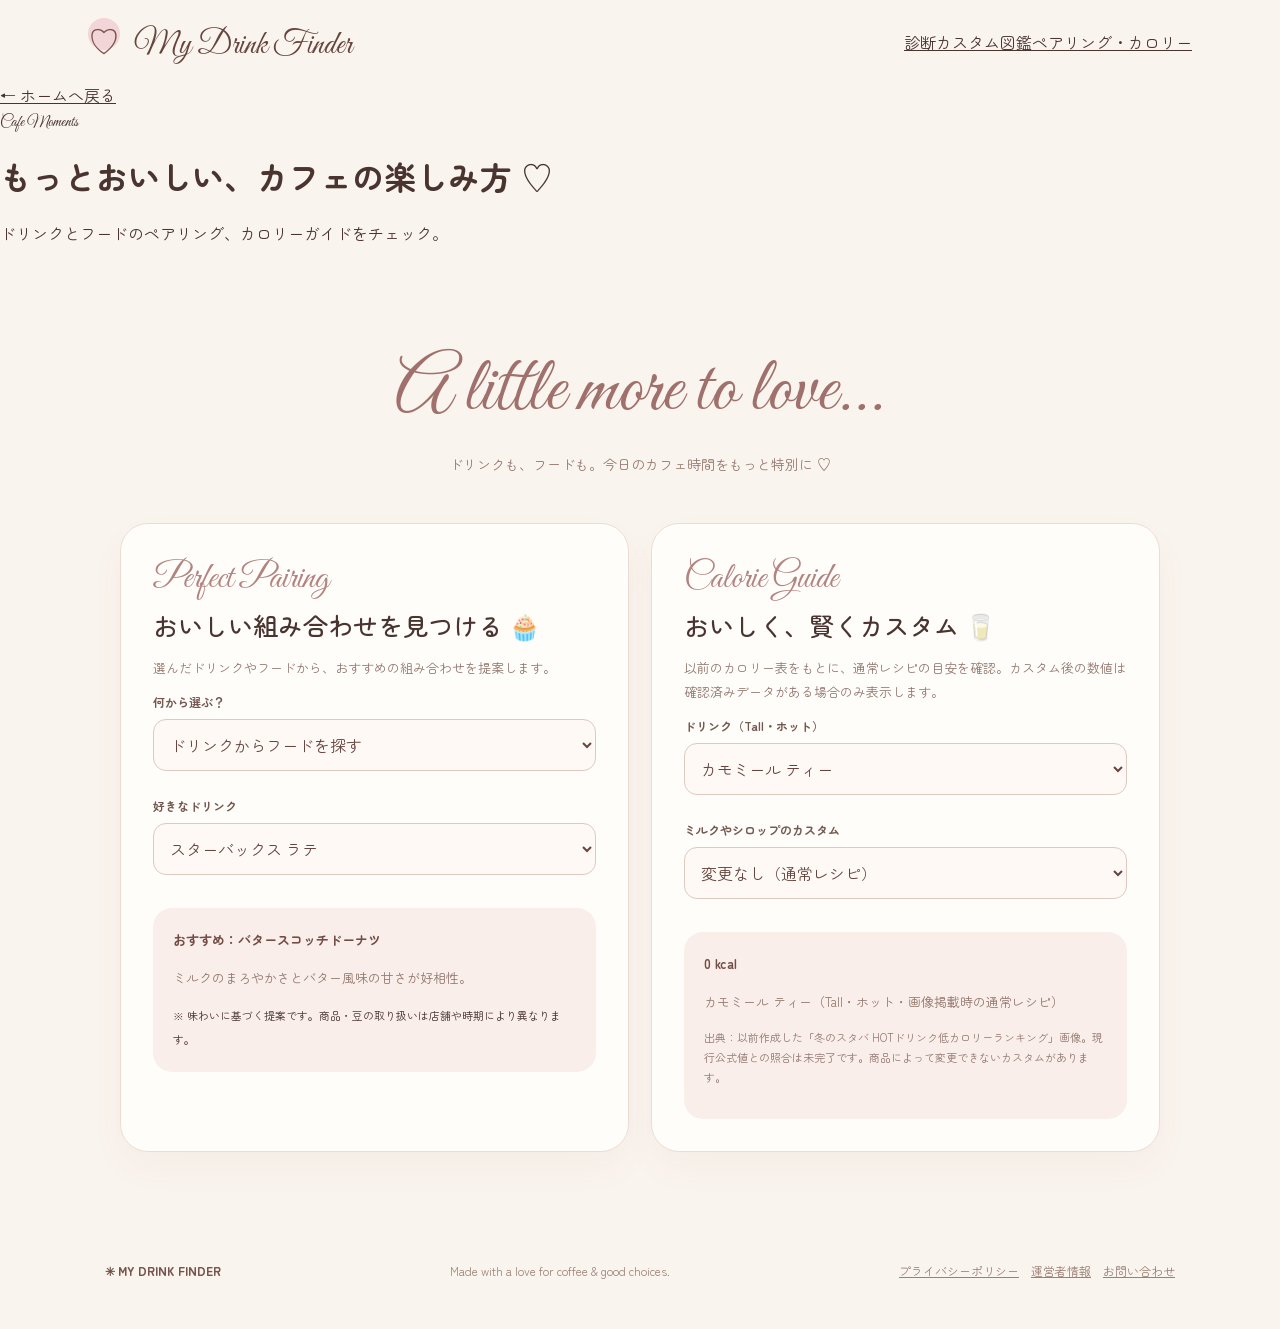
==== templates/cafe_tools.html @ c36c2450 "Create dedicated cafe subpage templates/cafe_tools.html" ====
<!doctype html><html lang="ja"><head><meta charset="utf-8"><meta name="viewport" content="width=device-width,initial-scale=1"><meta name="theme-color" content="#faf4ee"><meta name="description" content="4つの質問と50種類以上のカスタム候補から一杯が見つかる、非公式ドリンク診断アプリ。"><title>ペアリング・カロリー | My Drink Finder</title><link rel="stylesheet" href="/static/style.css"><script async src="https://pagead2.googlesyndication.com/pagead/js/adsbygoogle.js?client=ca-pub-8644816884774415" crossorigin="anonymous"></script><link rel="stylesheet" href="/static/cafe-v2.css"></head><body><header class="top"><a href="/" class="brand"><span class="brandmark">♡</span> My Drink Finder</a><nav class="top-nav" aria-label="メインメニュー"><a href="/#diagnose">診断</a><a href="/customs">カスタム図鑑</a><a href="/cafe-tools">ペアリング・カロリー</a></nav></header><main><div class="subpage-back"><a href="/">← ホームへ戻る</a></div><div class="subpage-heading"><span class="cafe-script">Cafe Moments</span><h1>もっとおいしい、カフェの楽しみ方 ♡</h1><p>ドリンクとフードのペアリング、カロリーガイドをチェック。</p></div><section class="feature-intro" id="cafe-extras"><h2 class="cafe-script">A little more to love...</h2><p>ドリンクも、フードも。今日のカフェ時間をもっと特別に ♡</p></section>
<section class="cafe-features" aria-label="ペアリングとカロリー">
 <article class="cafe-feature" id="pairing"><div class="feature-script cafe-script">Perfect Pairing</div><h3>おいしい組み合わせを見つける 🧁</h3><p>選んだドリンクやフードから、おすすめの組み合わせを提案します。</p>
  <label class="feature-label" for="pair-mode">何から選ぶ？</label><select class="feature-control" id="pair-mode"><option value="drink">ドリンクからフードを探す</option><option value="food">フードからドリンクを探す</option><option value="coffee">コーヒーの焙煎度から探す</option></select>
  <div id="pair-drink-wrap"><label class="feature-label" for="pair-drink">好きなドリンク</label><select class="feature-control" id="pair-drink"></select></div>
  <div id="pair-food-wrap" hidden><label class="feature-label" for="pair-food">好きなフード</label><select class="feature-control" id="pair-food"></select></div>
  <div id="pair-coffee-wrap" hidden><label class="feature-label" for="pair-coffee">コーヒーの好み</label><select class="feature-control" id="pair-coffee"></select></div>
  <div class="feature-output" id="pair-result" aria-live="polite"></div>
 </article>
 <article class="cafe-feature" id="calories"><div class="feature-script cafe-script">Calorie Guide</div><h3>おいしく、賢くカスタム 🥛</h3><p>以前のカロリー表をもとに、通常レシピの目安を確認。カスタム後の数値は確認済みデータがある場合のみ表示します。</p>
  <label class="feature-label" for="cal-drink">ドリンク（Tall・ホット）</label><select class="feature-control" id="cal-drink"></select>
  <label class="feature-label" for="cal-change">ミルクやシロップのカスタム</label><select class="feature-control" id="cal-change"><option value="standard">変更なし（通常レシピ）</option><option value="nonfat">無脂肪ミルクに変更</option><option value="almond">アーモンドミルクに変更</option><option value="oat">オーツミルクに変更</option><option value="soy">豆乳に変更</option><option value="syrup">シロップを変更・追加</option><option value="whip">ホイップを変更</option></select>
  <div class="feature-output" id="cal-result" aria-live="polite"></div>
 </article>
</section>
</main><footer>✳ MY DRINK FINDER <span>Made with a love for coffee & good choices.</span> <span><a href="/privacy">プライバシーポリシー</a>　<a href="/about-site">運営者情報</a>　<a href="/contact">お問い合わせ</a></span></footer><script src="/static/app.js" defer></script><script src="/static/cafe-v2.js" defer></script><script src="/static/cafe-v2.js" defer></script></body></html>
---- static/style.css ----
@import url('https://fonts.googleapis.com/css2?family=DM+Sans:wght@400;500;600;700;800&family=Noto+Sans+JP:wght@400;500;600;700;800&display=swap');
:root{--green:#164c3d;--deep:#113c32;--cream:#f9f5ea;--paper:#fffdf7;--lime:#e1efba;--line:#dcded2;--ink:#183e34;--muted:#6e7971}*{box-sizing:border-box}html{scroll-behavior:smooth}body{margin:0;background:var(--cream);color:var(--ink);font-family:'DM Sans','Noto Sans JP',sans-serif}button,a,input{font:inherit}button{cursor:pointer}a{color:inherit}.top{height:76px;max-width:1160px;margin:auto;display:flex;align-items:center;justify-content:space-between;padding:0 28px}.brand{text-decoration:none;font-weight:800;letter-spacing:-.025em;font-size:18px}.brandmark{display:inline-grid;place-items:center;width:32px;height:32px;border-radius:50%;background:var(--green);color:var(--cream);margin-right:9px}.toplink{font-size:13px;font-weight:700;text-decoration:none}.hero{background:var(--green);color:var(--paper);border-radius:18px;max-width:1110px;margin:0 auto;min-height:540px;display:grid;grid-template-columns:1fr 1fr;overflow:hidden}.hero-copy{padding:92px 4vw 70px 70px}.eyebrow{letter-spacing:.16em;font-weight:800;font-size:11px}.hero h1{font-size:clamp(52px,6.5vw,86px);line-height:1.25;letter-spacing:-.065em;margin:22px 0}.hero h1 em{font-style:normal;color:var(--lime)}.hero p{line-height:2;font-size:15px}.primary{border:0;background:var(--lime);color:var(--deep);border-radius:100px;padding:18px 28px;font-size:16px;font-weight:800;transition:transform .2s,filter .2s}.primary:hover{transform:translateY(-2px);filter:brightness(.98)}.hero .primary{margin-top:22px}.hero .primary span{margin-left:30px}.micro{font-size:11px;margin-top:21px;color:#d3e4d6}.hero-art{min-height:540px;position:relative;display:flex;align-items:center;justify-content:center;background:radial-gradient(circle at 55% 50%,#2e7457 0 40%,transparent 41%)}.cup{width:230px;height:310px;position:relative;transform:rotate(-7deg);filter:drop-shadow(23px 26px 1px #0a2e2455)}.cupbody{position:absolute;left:23px;top:79px;height:220px;width:185px;background:linear-gradient(110deg,#e9f0d1,#fffdf1 48%,#b6d8c1);clip-path:polygon(0 0,100% 0,86% 100%,15% 100%);border-radius:12px 12px 45px 45px;display:grid;place-items:center}.lid{position:absolute;top:57px;width:230px;height:37px;border-radius:15px;background:#f4f2e7;z-index:2;box-shadow:0 -7px 0 #b9d7c7}.straw{position:absolute;background:#cee68f;width:15px;height:115px;top:-40px;left:110px;transform:rotate(7deg)}.leaf{border:8px double var(--green);border-radius:50%;color:var(--green);font-size:60px;width:105px;height:105px;display:grid;place-items:center}.spark{position:absolute;color:var(--lime);font-size:55px}.spark.a{top:65px;left:12%}.spark.b{bottom:68px;right:12%}.hero-sticker{position:absolute;right:7%;top:22%;background:#f7c99d;color:#184435;padding:22px;border-radius:50%;font-size:17px;font-weight:800;text-align:center;line-height:1.15;transform:rotate(13deg)}.quiz-section,.results,.saved{max-width:1040px;padding:90px 25px 0;margin:auto}.section-head{text-align:center;margin:0 auto 32px}.section-head h2{font-size:clamp(28px,4vw,42px);letter-spacing:-.04em;margin:15px 0 10px}.section-head h2 span{color:#5c8972}.section-head p{color:var(--muted);font-size:14px}.quiz{background:var(--paper);border:1px solid var(--line);padding:35px 40px 40px;border-radius:25px;box-shadow:0 16px 55px #164c3d09}.quiz fieldset{border:0;padding:20px 0 28px;margin:0;border-bottom:1px solid var(--line)}.quiz fieldset:last-of-type{border:0}.quiz legend{font-size:18px;font-weight:800;padding-bottom:15px}.q-num{font-weight:800;color:#8fa390;margin-right:12px}.choices{display:flex;flex-wrap:wrap;gap:11px}.choices label{position:relative;cursor:pointer}.choices input{position:absolute;opacity:0}.choices span{display:block;background:#f5f5ee;border:2px solid transparent;border-radius:16px;padding:15px 20px;font-size:14px;font-weight:700;transition:.15s}.choices input:checked+span{border-color:var(--green);background:#e7f0df}.choices input:focus-visible+span{outline:3px solid #e5bd79;outline-offset:2px}.submit{display:block;margin:30px auto 0;max-width:100%;width:360px;background:var(--green);color:white}.cards{display:grid;grid-template-columns:repeat(3,1fr);gap:17px}.card{border-radius:23px;overflow:hidden;background:white;border:1px solid var(--line);padding:25px;display:flex;flex-direction:column;min-height:390px}.card:first-child{border:2px solid var(--green)}.rank{letter-spacing:.16em;color:#8a9e8d;font-weight:800;font-size:11px}.symbol{font-size:47px;margin:18px 0}.card h3{font-size:21px;line-height:1.45;margin:0 0 10px}.tags{display:flex;flex-wrap:wrap;gap:6px}.tag{border-radius:30px;padding:5px 9px;font-size:11px;background:#eaf0e3;color:#416c52}.card p{color:#617066;font-size:13px;line-height:1.85}.custom{background:#f6f3e8;padding:13px;border-radius:12px;font-size:13px;line-height:1.8;margin-top:auto}.custom strong{display:block;color:var(--ink);margin-bottom:3px}.actions{display:flex;gap:8px;margin-top:15px;flex-wrap:wrap}.actions button,.secondary{border:1px solid var(--green);border-radius:40px;background:white;color:var(--green);padding:11px 15px;font-size:12px;font-weight:800}.actions button:first-child{background:var(--green);color:white}.actions button:hover,.secondary:hover{filter:brightness(.94)}.results-actions{display:flex;justify-content:center;gap:10px;margin-top:28px}.saved{padding-bottom:85px}.favorite-list{display:grid;grid-template-columns:repeat(auto-fit,minmax(230px,1fr));gap:10px}.favorite-item{background:white;border:1px solid var(--line);border-radius:14px;padding:16px;display:flex;align-items:center;justify-content:space-between;gap:10px}.favorite-item strong{font-size:13px}.favorite-item button{background:transparent;border:0;color:#9f5042;font-size:12px}.favorite-list>p{text-align:center;grid-column:1/-1;color:var(--muted);font-size:13px}.about{max-width:1110px;background:#e6efda;margin:0 auto;border-radius:18px;display:grid;grid-template-columns:1fr 1fr;gap:30px;padding:48px 60px}.about h2{font-size:32px}.about p{font-size:12px;line-height:2;color:#4c6658}footer{max-width:1110px;margin:auto;padding:30px 20px 50px;display:flex;justify-content:space-between;gap:10px;font-size:12px;font-weight:800}footer span{font-weight:400;color:var(--muted)}[hidden]{display:none!important}@media(max-width:760px){.top{height:64px;padding:0 17px}.toplink{font-size:11px}.hero{margin:0 12px;grid-template-columns:1fr;min-height:0}.hero-copy{padding:53px 29px 20px}.hero h1{font-size:60px}.hero p{font-size:13px}.hero-art{min-height:310px;background:radial-gradient(circle at 50% 50%,#2e7457 0 35%,transparent 36%)}.cup{transform:scale(.70) rotate(-7deg)}.hero-sticker{right:13%;top:12%;font-size:13px}.spark.a{top:35px}.spark.b{bottom:40px}.quiz-section,.results,.saved{padding:65px 16px 0}.quiz{padding:15px 20px 28px}.quiz legend{font-size:16px}.choices{gap:8px}.choices span{padding:12px 13px;font-size:12px}.cards{grid-template-columns:1fr}.card{min-height:0}.about{margin:65px 12px 0;grid-template-columns:1fr;padding:32px 25px}footer{padding:25px 16px;flex-direction:column}.saved{padding-bottom:0}}

.library{padding:80px max(5%, 24px);background:#f7f4eb}.library input{width:100%;max-width:620px;border:1px solid #abc2b2;border-radius:12px;padding:16px;font-size:17px;background:white}.library-grid{display:grid;grid-template-columns:repeat(auto-fit,minmax(260px,1fr));gap:18px;margin-top:22px}.library-item{border:1px solid #dce4db;background:white;padding:22px;border-radius:20px}.library-name{font-size:18px;font-weight:700;color:#164c3d}.library-custom{font-weight:600}.library-item button{margin-top:10px;cursor:pointer;border-radius:20px;padding:10px 14px}

.filter-panel{max-width:1180px;margin:auto;display:grid;grid-template-columns:repeat(3,minmax(0,1fr));gap:14px;background:#fffdf7;padding:24px;border:1px solid var(--line);border-radius:20px}.filter{display:flex;flex-direction:column;gap:8px;font-size:13px;font-weight:700}.filter.wide{grid-column:1/-1}.filter input,.filter select{width:100%;border:1px solid #b8c6ba;border-radius:12px;background:white;padding:13px;font-size:14px;color:var(--green)}.filter-note{font-size:12px;max-width:900px;margin:14px auto;color:#67766c;line-height:1.8}.library-bar{display:flex;justify-content:space-between;max-width:1160px;margin:18px auto;align-items:center}.library-bar p{font-weight:700}.status-tag{display:inline-block;background:#f4e6c9;color:#725220;border-radius:20px;padding:5px 10px;font-size:11px;margin-bottom:10px}.info-line{font-size:12px;color:#475c50}.empty-state{grid-column:1/-1;padding:35px;background:white;border-radius:15px;line-height:1.8}.library-item .actions{margin-top:20px}@media(max-width:760px){.filter-panel{grid-template-columns:repeat(2,minmax(0,1fr));padding:15px}.filter.wide{grid-column:1/-1}.filter input,.filter select{font-size:13px}.library{padding:55px 16px}}
---- static/cafe-v2.css ----
@import url('https://fonts.googleapis.com/css2?family=DM+Sans:wght@400;500;600;700&family=Great+Vibes&family=Playfair+Display:ital,wght@0,400;0,500;0,600;1,400;1,500&family=Zen+Maru+Gothic:wght@400;500;700&display=swap');
:root{--green:#65453e;--deep:#46312e;--cream:#faf4ee;--paper:#fffdfa;--lime:#f5d9d8;--line:#eadbd5;--ink:#493430;--muted:#957a72}
html{scroll-behavior:smooth}body{background:#faf4ee;color:#493430;font-family:'Zen Maru Gothic','DM Sans',sans-serif}
.top{background:#faf4ee;height:83px}.brand{font-family:'Great Vibes',cursive;font-size:32px;font-weight:400;color:#65453e;letter-spacing:0}.brandmark{background:#f2d5d6;color:#78534c;font-family:'Playfair Display',serif}
.toplink{color:#84645d}.hero{background:#f0dede;color:#493430;border-radius:28px;min-height:530px;position:relative}.hero:before{content:'✦  YOUR LITTLE CAFE MOMENT  ✦';position:absolute;top:28px;left:70px;font-family:'DM Sans',sans-serif;font-size:10px;letter-spacing:.25em;color:#9c7a73}.hero-copy{padding-top:105px}.hero h1{font-family:'Zen Maru Gothic',sans-serif;font-size:clamp(42px,5.2vw,70px);letter-spacing:-.06em;line-height:1.4}.hero h1 em{color:#af7d7a}.hero p{color:#745a53}.hero-art{background:radial-gradient(circle at 55% 50%,#f9eee8 0 41%,transparent 42%)}.cupbody{background:linear-gradient(105deg,#d3a991,#f5e5d5 49%,#d7ab99)}.lid{background:#fffbf7;box-shadow:0 -7px 0 #d6b5aa}.straw{background:#a7786c}.leaf{color:#78534c;border-color:#78534c}.hero-sticker{background:#ad7d74;color:white;font-family:'Great Vibes',cursive;font-size:27px}.spark{color:#bc8a83}
.hero .eyebrow{font-family:'Great Vibes',cursive;letter-spacing:0;font-size:28px;color:#9e6e6d}.primary,.submit{background:#77544c;color:#fff;box-shadow:0 8px 20px #77544c22}.primary:hover,.submit:hover{filter:brightness(1.08)}.micro{color:#886b64}
.section-head .eyebrow,.eyebrow{font-family:'Great Vibes',cursive;font-size:27px;letter-spacing:0;font-weight:400;color:#b78582}
.section-head h2,.about h2{font-family:'Zen Maru Gothic',sans-serif;font-weight:700}.section-head h2 span{color:#bb8c88}.section-head p{color:#90776e}
.quiz,.card,.library-item,.favorite-item{border-color:#edddd7;background:#fffdfa;box-shadow:0 10px 35px #8a61530d}.quiz{border-radius:30px}.q-num{color:#b58b86}.choices span{background:#faf1ec;border-radius:20px}.choices input:checked+span{border-color:#ad807a;background:#f7e1e2}.choices input:focus-visible+span{outline-color:#ae807a}.card{border-radius:24px}.card:first-child{border-color:#b78e86}.rank{color:#ba8a86}.tag{background:#f8e5e3;color:#865e59}.custom{background:#faf1eb}.actions button,.secondary{border-color:#8f6760;color:#75514a}.actions button:first-child{background:#80584f;color:white}.library{background:#f8eee9}.filter-panel{border-color:#e9d7d1}.filter input,.filter select,.library input{border-color:#dec6be;color:#684840}.library-name{color:#65433d}.status-tag{background:#f4e4da;color:#895f52}.about{background:#f1e0df;border-radius:25px}.about p{color:#725d57}
footer{color:#76534d}footer span{color:#9a8078}
.cafe-script{font-family:'Great Vibes',cursive!important;font-weight:400!important;letter-spacing:0!important}
.feature-intro{text-align:center;padding:82px 20px 20px}.feature-intro .cafe-script{font-size:clamp(43px,7vw,78px);color:#9f706c;margin:0 0 4px}.feature-intro p{font-size:14px;color:#967970}
.cafe-features{max-width:1080px;margin:0 auto 25px;padding:15px 20px 55px;display:grid;grid-template-columns:repeat(2,minmax(0,1fr));gap:22px}
.cafe-feature{background:#fffdfa;border:1px solid #eddcd4;border-radius:28px;padding:32px;box-shadow:0 16px 35px #8054490b}
.cafe-feature h3{font-family:'Playfair Display','Zen Maru Gothic',serif;font-size:25px;font-weight:500;margin:6px 0 12px}.cafe-feature p{line-height:1.85;font-size:13px;color:#92776e}.feature-script{font-size:36px;color:#b38380}.feature-control{width:100%;font:inherit;background:#fff9f6;border:1px solid #dec8bf;border-radius:13px;padding:12px;margin:9px 0 14px;color:#65453e}
.feature-label{display:block;color:#745951;font-weight:700;font-size:12px;margin-top:12px}.feature-button{border:0;background:#80594f;color:white;border-radius:35px;padding:13px 23px;font-family:inherit;font-weight:700;cursor:pointer;margin-top:8px}.feature-output{margin-top:19px;border-radius:19px;background:#f9eeea;padding:20px;line-height:1.9;font-size:13px;min-height:76px}.feature-output strong{color:#734c46}.feature-small{font-size:11px!important;line-height:1.8;color:#947a72!important}
.cafe-note{background:#fff4f1;border-left:3px solid #b9908a;border-radius:8px;padding:10px 14px}
@media(max-width:760px){.brand{font-size:27px}.top{height:70px}.hero:before{left:30px;top:22px;font-size:8px}.hero-copy{padding-top:72px}.hero h1{font-size:43px}.hero-art{background:radial-gradient(circle at 50% 50%,#f9eee8 0 36%,transparent 37%)}.cafe-features{grid-template-columns:1fr;padding:15px 14px 55px}.cafe-feature{padding:23px}.feature-intro{padding-top:55px}.hero-sticker{font-size:21px}}
@media(prefers-reduced-motion:reduce){html{scroll-behavior:auto}*{transition:none!important;animation:none!important}}
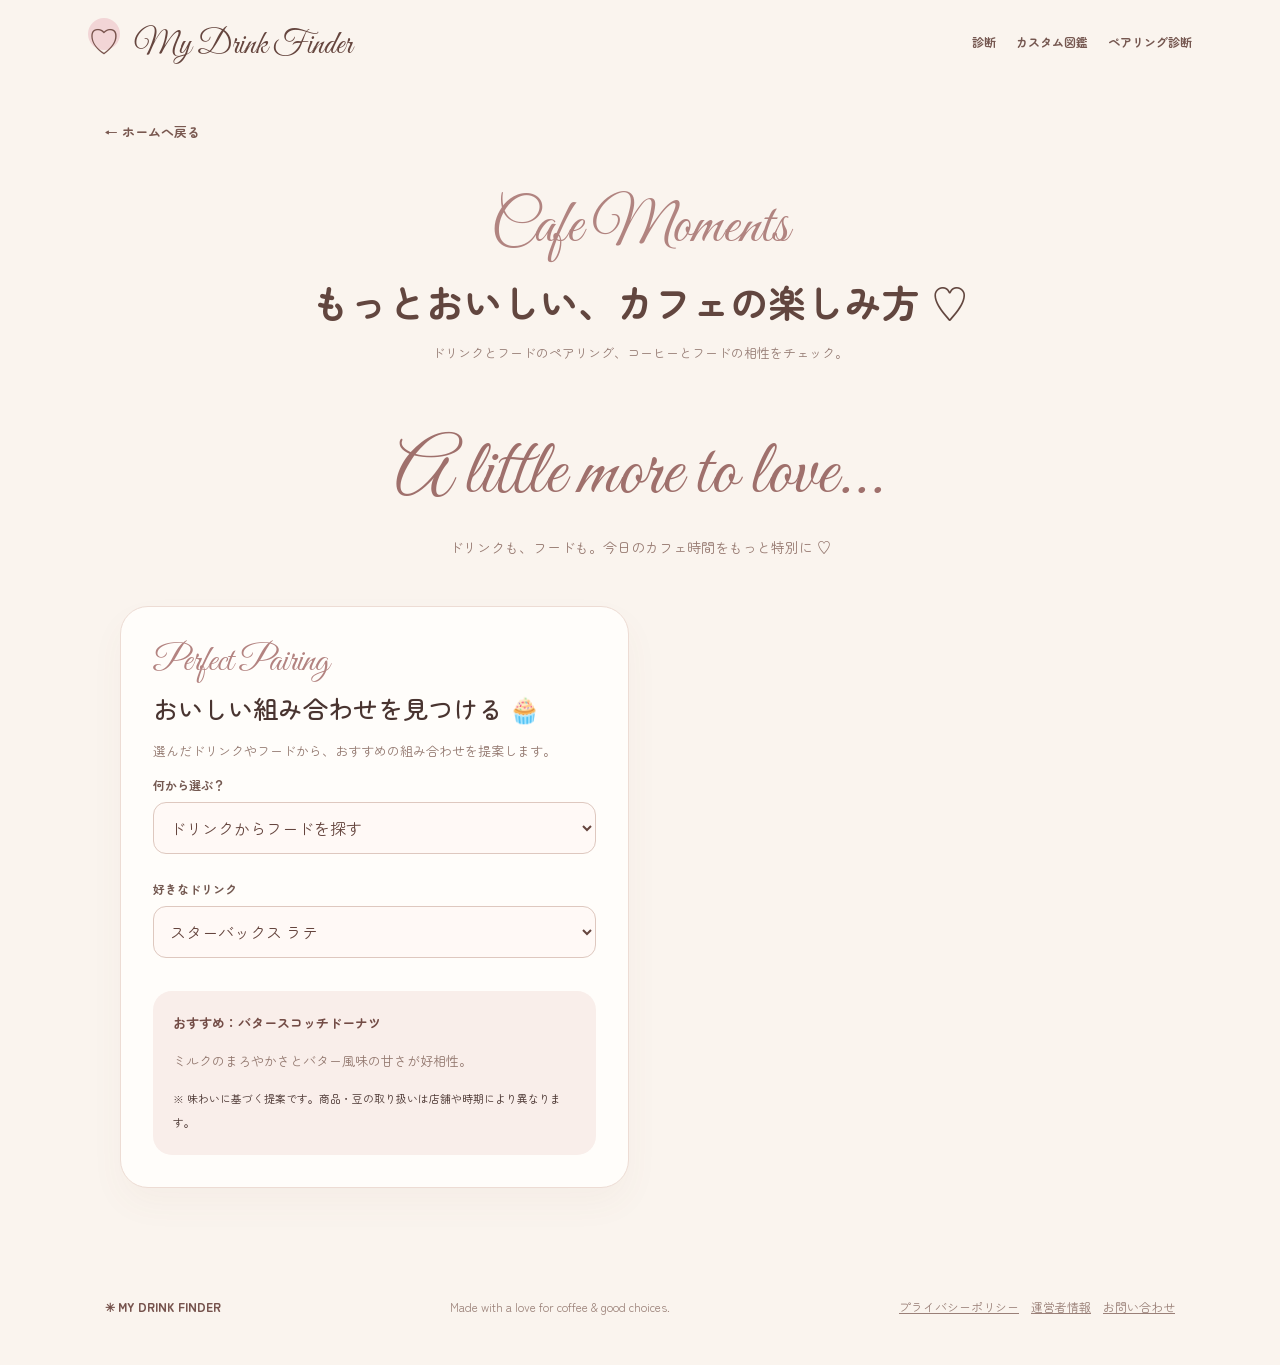
==== commit 7b039bf2: "Move calories into standalone calorie note app" ====
--- a/templates/cafe_tools.html
+++ b/templates/cafe_tools.html
@@ -1,5 +1,5 @@
-<!doctype html><html lang="ja"><head><meta charset="utf-8"><meta name="viewport" content="width=device-width,initial-scale=1"><meta name="theme-color" content="#faf4ee"><meta name="description" content="4つの質問と50種類以上のカスタム候補から一杯が見つかる、非公式ドリンク診断アプリ。"><title>ペアリング・カロリー | My Drink Finder</title><link rel="stylesheet" href="/static/style.css"><script async src="https://pagead2.googlesyndication.com/pagead/js/adsbygoogle.js?client=ca-pub-8644816884774415" crossorigin="anonymous"></script><link rel="stylesheet" href="/static/cafe-v2.css"></head><body><header class="top"><a href="/" class="brand"><span class="brandmark">♡</span> My Drink Finder</a><nav class="top-nav" aria-label="メインメニュー"><a href="/#diagnose">診断</a><a href="/customs">カスタム図鑑</a><a href="/cafe-tools">ペアリング・カロリー</a></nav></header><main><div class="subpage-back"><a href="/">← ホームへ戻る</a></div><div class="subpage-heading"><span class="cafe-script">Cafe Moments</span><h1>もっとおいしい、カフェの楽しみ方 ♡</h1><p>ドリンクとフードのペアリング、カロリーガイドをチェック。</p></div><section class="feature-intro" id="cafe-extras"><h2 class="cafe-script">A little more to love...</h2><p>ドリンクも、フードも。今日のカフェ時間をもっと特別に ♡</p></section>
-<section class="cafe-features" aria-label="ペアリングとカロリー">
+<!doctype html><html lang="ja"><head><meta charset="utf-8"><meta name="viewport" content="width=device-width,initial-scale=1"><meta name="theme-color" content="#faf4ee"><meta name="description" content="4つの質問と50種類以上のカスタム候補から一杯が見つかる、非公式ドリンク診断アプリ。"><title>ペアリング診断 | My Drink Finder</title><link rel="stylesheet" href="/static/style.css"><script async src="https://pagead2.googlesyndication.com/pagead/js/adsbygoogle.js?client=ca-pub-8644816884774415" crossorigin="anonymous"></script><link rel="stylesheet" href="/static/cafe-v2.css"></head><body><header class="top"><a href="/" class="brand"><span class="brandmark">♡</span> My Drink Finder</a><nav class="top-nav" aria-label="メインメニュー"><a href="/#diagnose">診断</a><a href="/customs">カスタム図鑑</a><a href="/cafe-tools">ペアリング診断</a></nav></header><main><div class="subpage-back"><a href="/">← ホームへ戻る</a></div><div class="subpage-heading"><span class="cafe-script">Cafe Moments</span><h1>もっとおいしい、カフェの楽しみ方 ♡</h1><p>ドリンクとフードのペアリング、コーヒーとフードの相性をチェック。</p></div><section class="feature-intro" id="cafe-extras"><h2 class="cafe-script">A little more to love...</h2><p>ドリンクも、フードも。今日のカフェ時間をもっと特別に ♡</p></section>
+<section class="cafe-features" aria-label="ペアリング診断">
  <article class="cafe-feature" id="pairing"><div class="feature-script cafe-script">Perfect Pairing</div><h3>おいしい組み合わせを見つける 🧁</h3><p>選んだドリンクやフードから、おすすめの組み合わせを提案します。</p>
   <label class="feature-label" for="pair-mode">何から選ぶ？</label><select class="feature-control" id="pair-mode"><option value="drink">ドリンクからフードを探す</option><option value="food">フードからドリンクを探す</option><option value="coffee">コーヒーの焙煎度から探す</option></select>
   <div id="pair-drink-wrap"><label class="feature-label" for="pair-drink">好きなドリンク</label><select class="feature-control" id="pair-drink"></select></div>
@@ -7,10 +7,6 @@
   <div id="pair-coffee-wrap" hidden><label class="feature-label" for="pair-coffee">コーヒーの好み</label><select class="feature-control" id="pair-coffee"></select></div>
   <div class="feature-output" id="pair-result" aria-live="polite"></div>
  </article>
- <article class="cafe-feature" id="calories"><div class="feature-script cafe-script">Calorie Guide</div><h3>おいしく、賢くカスタム 🥛</h3><p>以前のカロリー表をもとに、通常レシピの目安を確認。カスタム後の数値は確認済みデータがある場合のみ表示します。</p>
-  <label class="feature-label" for="cal-drink">ドリンク（Tall・ホット）</label><select class="feature-control" id="cal-drink"></select>
-  <label class="feature-label" for="cal-change">ミルクやシロップのカスタム</label><select class="feature-control" id="cal-change"><option value="standard">変更なし（通常レシピ）</option><option value="nonfat">無脂肪ミルクに変更</option><option value="almond">アーモンドミルクに変更</option><option value="oat">オーツミルクに変更</option><option value="soy">豆乳に変更</option><option value="syrup">シロップを変更・追加</option><option value="whip">ホイップを変更</option></select>
-  <div class="feature-output" id="cal-result" aria-live="polite"></div>
- </article>
+ 
 </section>
 </main><footer>✳ MY DRINK FINDER <span>Made with a love for coffee & good choices.</span> <span><a href="/privacy">プライバシーポリシー</a>　<a href="/about-site">運営者情報</a>　<a href="/contact">お問い合わせ</a></span></footer><script src="/static/app.js" defer></script><script src="/static/cafe-v2.js" defer></script><script src="/static/cafe-v2.js" defer></script></body></html>
--- a/static/cafe-v2.css
+++ b/static/cafe-v2.css
@@ -17,3 +17,14 @@
 .cafe-note{background:#fff4f1;border-left:3px solid #b9908a;border-radius:8px;padding:10px 14px}
 @media(max-width:760px){.brand{font-size:27px}.top{height:70px}.hero:before{left:30px;top:22px;font-size:8px}.hero-copy{padding-top:72px}.hero h1{font-size:43px}.hero-art{background:radial-gradient(circle at 50% 50%,#f9eee8 0 36%,transparent 37%)}.cafe-features{grid-template-columns:1fr;padding:15px 14px 55px}.cafe-feature{padding:23px}.feature-intro{padding-top:55px}.hero-sticker{font-size:21px}}
 @media(prefers-reduced-motion:reduce){html{scroll-behavior:auto}*{transition:none!important;animation:none!important}}
+
+/* Dedicated pages and minimal home navigation */
+.top-nav{display:flex;align-items:center;gap:20px}.top-nav a{text-decoration:none;color:#755750;font-size:12px;font-weight:700;white-space:nowrap}.top-nav a:hover,.subpage-back a:hover{color:#b58280}
+.home-menu{max-width:1060px;margin:auto;padding:12px 20px 38px;display:grid;grid-template-columns:repeat(3,minmax(0,1fr));gap:17px}
+.menu-tile{display:flex;flex-direction:column;align-items:flex-start;gap:9px;text-decoration:none;background:#fffdfa;border:1px solid #ead8d2;border-radius:25px;min-height:220px;padding:25px;position:relative;box-shadow:0 9px 26px #8863540b;transition:transform .2s,border-color .2s}
+.menu-tile:hover{transform:translateY(-3px);border-color:#b68b85}.menu-tile:focus-visible{outline:3px solid #9d6e67;outline-offset:3px}
+.menu-tile .cafe-script{font-size:33px;color:#ad7e79}.menu-tile strong{font-size:17px;color:#563b35}.menu-tile small{color:#9a7e75;line-height:1.6}.menu-tile b{position:absolute;right:23px;bottom:23px;color:#95746b}
+.menu-symbol{font-size:28px}.home-menu-intro{padding-top:55px}.home-note{margin-top:65px}.subpage-back{max-width:1110px;margin:35px auto 0;padding:0 20px}.subpage-back a{font-size:13px;color:#795850;text-decoration:none;font-weight:700}
+.subpage-heading{text-align:center;padding:48px 20px 27px}.subpage-heading .cafe-script{font-size:60px;color:#b18480}.subpage-heading h1{font-size:clamp(24px,4vw,38px);line-height:1.5;margin:8px 0;color:#62463f}.subpage-heading p{color:#957b73;font-size:13px}
+.subpage-heading+.library{padding-top:35px}.subpage-heading+.feature-intro{padding-top:24px}
+@media(max-width:760px){.top{flex-wrap:wrap;height:auto;min-height:75px;gap:8px;padding:13px 17px}.top-nav{gap:12px;flex-wrap:wrap;justify-content:flex-end}.top-nav a{font-size:10px}.home-menu{grid-template-columns:1fr;padding:10px 16px 24px}.menu-tile{min-height:135px;padding:20px}.menu-tile .cafe-script{font-size:29px}.subpage-heading{padding-top:27px}.subpage-heading .cafe-script{font-size:48px}.home-note{margin-top:40px}}
